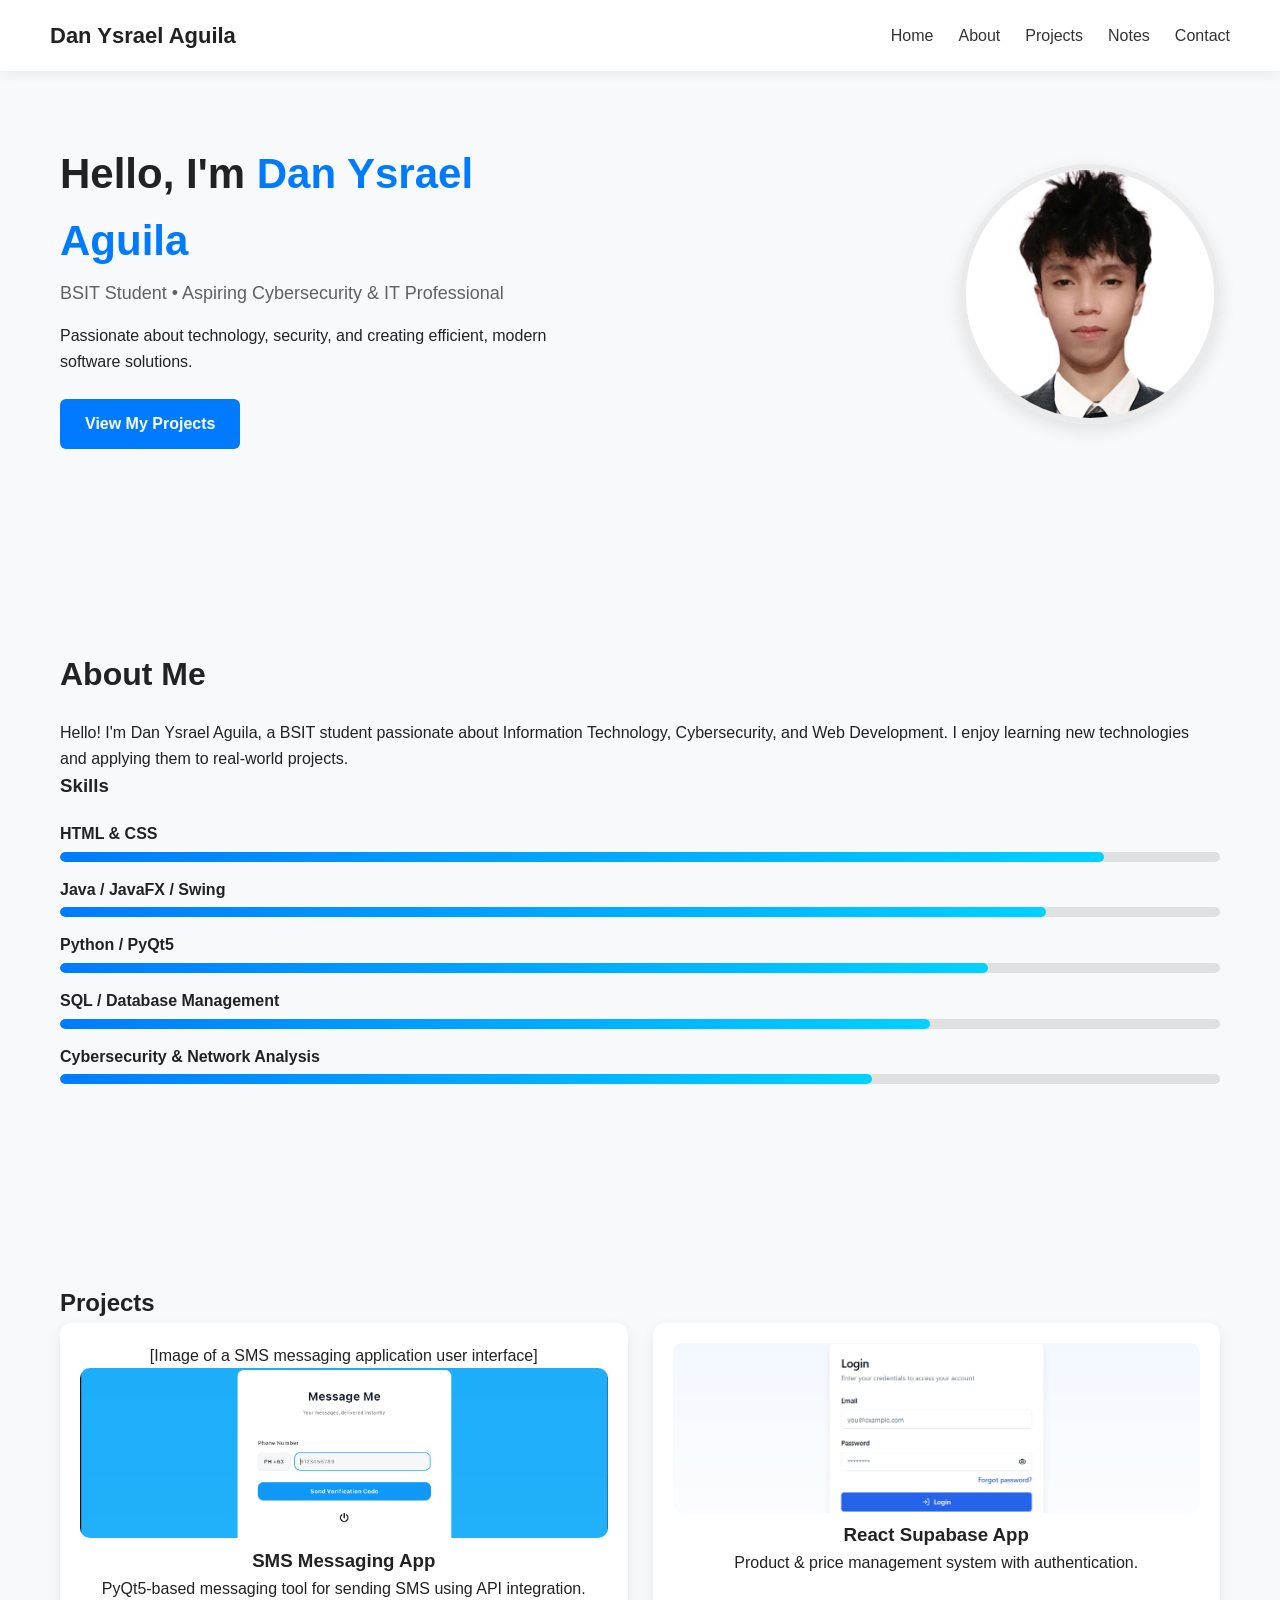
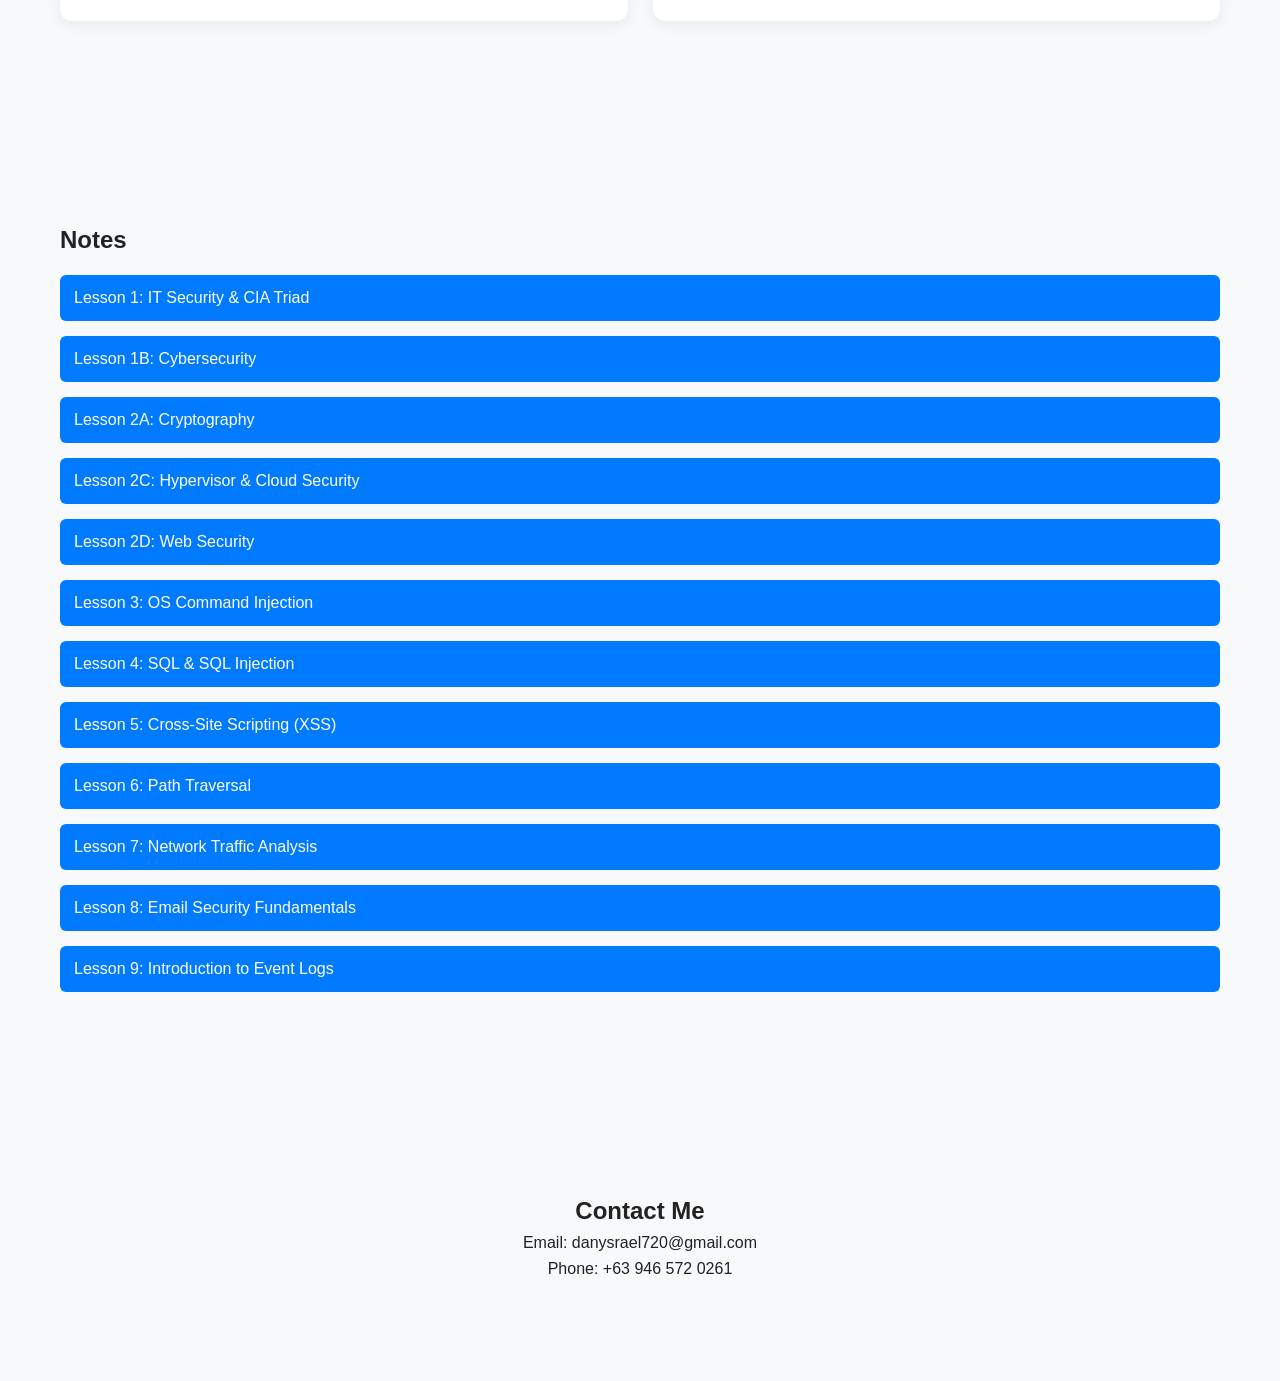
==== index.html @ 7cd1f63f "Add files via upload" ====
<!DOCTYPE html>
<html lang="en">
<head>
  <meta charset="UTF-8">
  <meta name="viewport" content="width=device-width, initial-scale=1.0">
  <title>Dan Ysrael Aguila Portfolio</title>
  
  <style>
    /* Global Reset */
    * {
        margin: 0;
        padding: 0;
        box-sizing: border-box;
        /* Assuming a font like 'Poppins' is available or will be linked */
        font-family: Arial, sans-serif; /* Fallback to Arial */
    }

    body {
        background: #f8f9fb;
        color: #222;
        line-height: 1.6;
    }

    /* NAVBAR STYLES - Merged from both original CSS blocks */

    .navbar {
        width: 100%;
        padding: 18px 50px;
        background: #ffffff;
        display: flex;
        justify-content: space-between;
        align-items: center;
        position: fixed;
        top: 0;
        left: 0;
        z-index: 10;
        box-shadow: 0 2px 12px rgba(0,0,0,0.07);
    }

    .nav-logo {
        font-size: 22px;
        font-weight: 600;
    }

    .nav-links {
        display: flex;
        list-style: none;
        gap: 25px;
        margin: 0;
        padding: 0;
    }

    .nav-links li a {
        color: #333;
        text-decoration: none;
        font-weight: 500;
        transition: 0.3s;
    }

    .nav-links a:hover {
        color: #007bff;
    }

    /* Hamburger button */
    .burger {
        display: none;
        cursor: pointer;
        flex-direction: column;
        gap: 5px;
    }

    .burger div {
        width: 25px;
        height: 3px;
        background-color: #333; /* Use dark color for better contrast on white navbar */
    }

    /* SECTION BASE */
    .section {
        padding: 100px 60px;
    }

    /* ===== HOME SECTION ===== */

    .home {
        padding-top: 140px;
    }

    .home-content {
        display: flex;
        align-items: center;
        justify-content: space-between;
        gap: 40px;
    }

    .text-content {
        max-width: 550px;
    }

    h1 {
        font-size: 42px;
        font-weight: 700;
    }

    .highlight {
        color: #007bff;
    }

    .subtitle {
        margin-top: 5px;
        font-size: 18px;
        opacity: 0.7;
    }

    .description {
        margin-top: 15px;
        font-size: 16px;
    }

    .home-btn {
        display: inline-block;
        margin-top: 25px;
        padding: 12px 25px;
        background: #007bff;
        color: white;
        text-decoration: none;
        border-radius: 6px;
        font-weight: 600;
        transition: 0.3s;
    }

    .home-btn:hover {
        background: #005fcc;
    }

    /* PROFILE IMAGE */
    .image-content {
        display: flex;
        justify-content: center;
        align-items: center;
    }

    .profile-img {
        width: 260px;
        height: 260px;
        border-radius: 50%;
        object-fit: cover;
        border: 6px solid #eaeaea;
        box-shadow: 0px 6px 18px rgba(0,0,0,0.1);
    }

    /* ABOUT */
    #about h2 {
        font-size: 32px;
        margin-bottom: 20px;
    }

    /* SKILLS STYLES - Merged from both original CSS blocks */
    .skills-container {
        margin-top: 20px;
        display: flex;
        flex-direction: column;
        gap: 15px;
    }
    .skill span {
        font-weight: 600;
    }
    .skill-bar {
        background-color: #e0e0e0; /* from inline style */
        height: 10px; /* from inline style */
        border-radius: 10px;
        overflow: hidden;
        margin-top: 5px; /* from inline style */
    }
    .skill-level {
        height: 100%;
        background: linear-gradient(90deg, #007bff, #00d2ff); /* Updated from original gradient to match portfolio theme */
        border-radius: 10px;
    }


    /* PROJECTS */
    .projects-grid {
        display: grid;
        grid-template-columns: repeat(auto-fit, minmax(260px, 1fr));
        gap: 25px;
    }

    .project-card {
        background: white;
        padding: 20px;
        border-radius: 12px;
        box-shadow: 0 4px 14px rgba(0,0,0,0.07);
        text-align: center;
    }

    .project-card img {
        width: 100%;
        height: 170px;
        border-radius: 10px;
        object-fit: cover;
    }

    /* NOTES (ACCORDION) */
    .accordion {
        margin-top: 15px;
    }

    .accordion-btn {
        width: 100%;
        padding: 14px;
        background: #007bff;
        color: white;
        font-size: 16px;
        border: none;
        text-align: left;
        border-radius: 6px;
        cursor: pointer;
        transition: background 0.3s ease;
    }

    .accordion-btn:hover {
        background: #005fcc;
    }

    .accordion-btn.active {
        background: #005fcc;
    }

    .accordion-content {
        max-height: 0;
        overflow: hidden;
        transition: max-height 0.35s ease, padding 0.35s ease;
        background: #fff;
        border-radius: 0 0 6px 6px;
        box-shadow: 0 6px 14px rgba(0,0,0,0.05);
        padding: 0 15px; /* collapsed padding */
    }


    .accordion-btn.active + .accordion-content {
        padding: 15px 15px 30px 15px; /* padding when expanded */
    }

    /* CONTACT */
    .contact .container {
        text-align: center;
    }

    /* RESPONSIVE STYLES */
    @media screen and (max-width: 768px) {
        /* Mobile Navbar */
        .navbar {
            padding: 15px 20px;
        }

        .nav-links {
            position: absolute;
            top: 60px; /* Adjust based on navbar height */
            right: 0;
            background-color: #333;
            flex-direction: column;
            width: 200px;
            display: none;
            padding: 10px 0;
            border-radius: 0 0 5px 5px;
            box-shadow: 0 4px 12px rgba(0,0,0,0.15);
        }

        .nav-links li a {
             color: white; /* Links should be white on dark background */
             padding: 10px 20px;
             display: block;
        }

        .nav-links li a:hover {
            background-color: #007bff;
        }

        .nav-links.active {
            display: flex;
        }

        .burger {
            display: flex;
        }

        .burger div {
             background-color: #333; /* Dark color for burger on white navbar */
        }

        /* General Mobile */
        .section {
            padding: 60px 20px;
        }

        .home-content {
            flex-direction: column-reverse;
            text-align: center;
        }
        .profile-img {
            width: 200px;
            height: 200px;
            margin-bottom: 20px;
        }

        h1 {
            font-size: 32px;
        }
    }
    
    @media (max-width: 900px) and (min-width: 769px) {
        .home-content {
            flex-direction: column-reverse;
            text-align: center;
        }
        .profile-img {
            width: 200px;
            height: 200px;
        }
    }
  </style>
  
</head>
<body>

  <nav class="navbar">
  <div class="nav-logo">Dan Ysrael Aguila</div>
  <ul class="nav-links">
    <li><a href="#home">Home</a></li>
    <li><a href="#about">About</a></li>
    <li><a href="#projects">Projects</a></li>
    <li><a href="#notes">Notes</a></li>
    <li><a href="#contact">Contact</a></li>
  </ul>
  <div class="burger">
    <div></div>
    <div></div>
    <div></div>
  </div>
</nav>

  <section id="home" class="section home">
  <div class="home-content">
    
    <div class="text-content">
      <h1>Hello, I'm <span class="highlight">Dan Ysrael Aguila</span></h1>
      <p class="subtitle">BSIT Student • Aspiring Cybersecurity & IT Professional</p>
      <p class="description">
        Passionate about technology, security, and creating efficient, modern software solutions.
      </p>
      <a href="#projects" class="home-btn">View My Projects</a>
    </div>

    <div class="image-content">
      
      <img src="images/profile.jpg" alt="Profile Photo" class="profile-img">
    </div>

  </div>
</section>
  


  <section id="about" class="section about">
  <div class="container">
    <h2>About Me</h2>
    <p>Hello! I'm Dan Ysrael Aguila, a BSIT student passionate about Information Technology, Cybersecurity, and Web Development. I enjoy learning new technologies and applying them to real-world projects.</p>

    <h3>Skills</h3>
    <div class="skills-container">
      <div class="skill">
        <span>HTML & CSS</span>
        <div class="skill-bar"><div class="skill-level" style="width: 90%;"></div></div>
      </div>
      <div class="skill">
        <span>Java / JavaFX / Swing</span>
        <div class="skill-bar"><div class="skill-level" style="width: 85%;"></div></div>
      </div>
      <div class="skill">
        <span>Python / PyQt5</span>
        <div class="skill-bar"><div class="skill-level" style="width: 80%;"></div></div>
      </div>
      <div class="skill">
        <span>SQL / Database Management</span>
        <div class="skill-bar"><div class="skill-level" style="width: 75%;"></div></div>
      </div>
      <div class="skill">
        <span>Cybersecurity & Network Analysis</span>
        <div class="skill-bar"><div class="skill-level" style="width: 70%;"></div></div>
      </div>
    </div>
  </div>
</section>


  <section id="projects" class="section projects">
    <div class="container">
      <h2>Projects</h2>
      <div class="projects-grid">
        <div class="project-card">
          

[Image of a SMS messaging application user interface]

          <img src="images/project1.png" alt="Project 1">
          <h3>SMS Messaging App</h3>
<p>PyQt5-based messaging tool for sending SMS using API integration.</p>

        </div>
        <div class="project-card">
          
          <img src="images/project2.png" alt="Project 2">
          <h3>React Supabase App</h3>
          <p>Product & price management system with authentication.</p>
        </div>
      </div>
    </div>
  </section>

  <section id="notes" class="section notes">
    <div class="container">
      <h2>Notes</h2>

      <div class="accordion">
        <button class="accordion-btn">Lesson 1: IT Security & CIA Triad</button>
        <div class="accordion-content">
          <p><strong>What is IT Security?</strong> Information assurance is the practice of ensuring and managing risks related to the use, processing, storage, and transmission of information or data.</p>
          <h3>Confidentiality</h3>
          <p>Information must only be available to authorized parties. Examples: Messages, personal data, healthcare records, intellectual property.</p>
          <p>Access Control Methods: Passwords, Two-factor authentication (2FA), Data encryption.</p>
          <h3>Integrity</h3>
          <p>Information must remain consistent, trustworthy, and accurate. Examples: Bank transactions, document editing, online reviews, database management.</p>
          <p>Access Control Methods: Data validation, Version control systems, Hashing/Checksums.</p>
          <h3>Availability</h3>
          <p>Information must remain accessible to authorized parties even during failures. Examples: Healthcare systems, online shopping websites, cloud services.</p>
          <p>Access Control Methods: DDoS Protection, Backups, Load balancer.</p>
          
        </div>
      </div>

      <div class="accordion">
        <button class="accordion-btn">Lesson 1B: Cybersecurity</button>
        <div class="accordion-content">
          <p><strong>What is Cybersecurity?</strong> The practice of protecting computer systems, networks, and sensitive data from theft, damage, or unauthorized access.</p>
          <h3>Three Pillars</h3>
          <p>People, Processes, Technology.</p>
          <h3>SOC Roles</h3>
          <p>Tier 1: Alert Analyst, Tier 2: Incident Responder, Tier 3: SME/Hunter, SOC Manager.</p>
          <h3>Red Team vs Blue Team</h3>
          <p>Red Team (Offense) vs Blue Team (Defense) to improve security posture.</p>
          <h3>Penetration Testing</h3>
          <ol>
            <li>Recon: Discovering target</li>
            <li>Enumeration/Scanning: Probing defenses</li>
            <li>Gaining Access: Exploiting vulnerabilities</li>
            <li>Maintaining Access: Creating foothold</li>
            <li>Covering Tracks: Erasing footprints</li>
            <li>Reporting: Documenting findings</li>
          </ol>
          
        </div>
      </div>

      <div class="accordion">
        <button class="accordion-btn">Lesson 2A: Cryptography</button>
        <div class="accordion-content">
          <h3>Encryption</h3>
          <p>Converts plain text data into unreadable format using a key.</p>
          <h3>Authentication</h3>
          <p>Verifying identity of user or system.</p>
          <h3>Integrity</h3>
          <p>Ensuring data is not modified during transmission or storage.</p>
          <h3>Non-repudiation</h3>
          <p>Guaranteeing sender cannot deny sending a message.</p>
          <h3>Hash Functions</h3>
          <p>Creates unique fixed-length output for data integrity verification.</p>
          <h3>Ciphers</h3>
          <p>Symmetric (AES, DES) & Asymmetric (RSA, ECDSA) encryption.</p>
          <h3>Key Exchange</h3>
          <p>Diffie-Hellman protocol for shared secret key.</p>
          <h3>Internet Encryption</h3>
          <p>End-to-end & Transport encryption.</p>
          <h3>Certificates</h3>
          <p>X.509 certificates validate authenticity and integrity.</p>
        </div>
      </div>

      <div class="accordion">
        <button class="accordion-btn">Lesson 2C: Hypervisor & Cloud Security</button>
        <div class="accordion-content">
          <p>Type 1 (Bare-metal) and Type 2 (Hosted) hypervisors.</p>
          <p>Cloud storage: OneDrive, File Sync, CDN.</p>
          <h3>Cloud Models</h3>
          <ul>
            <li>Public Cloud</li>
            <li>Private Cloud</li>
            <li>Hybrid Cloud</li>
            <li>Community Cloud</li>
          </ul>
          <h3>CASB</h3>
          <p>Ensures secure device access to resources, single sign-on, malware scanning, and monitoring.</p>
          
        </div>
      </div>

      <div class="accordion">
        <button class="accordion-btn">Lesson 2D: Web Security</button>
        <div class="accordion-content">
          <p>Protecting websites, apps, and services from unauthorized access or attacks.</p>
          <h3>Examples</h3>
          <p>Confidentiality: encrypted online banking</p>
          <p>Integrity: digital signatures for transactions</p>
          <p>Availability: redundant servers, DoS protection</p>
          <h3>OWASP Top 10</h3>
          <p>Security checklist for web application risks.</p>
          <p>Case Study: Blackcat ransomware attack on Change Healthcare.</p>
        </div>
      </div>

      <div class="accordion">
        <button class="accordion-btn">Lesson 3: OS Command Injection</button>
        <div class="accordion-content">
          <p>Attack exploiting unsafe user input to execute arbitrary OS commands.</p>
          <h3>Variants</h3>
          <p>Argument Injection & Command Injection.</p>
          <h3>Mitigation</h3>
          <p>Output encoding, escaping, parameterization, input validation, principle of least privilege.</p>
        </div>
      </div>

      <div class="accordion">
        <button class="accordion-btn">Lesson 4: SQL & SQL Injection</button>
        <div class="accordion-content">
          <p>SQL is used to interact with relational databases.</p>
          <p>SQL Injection occurs when inputs alter query logic.</p>
          <h3>Impact</h3>
          <p>Data breach, corruption, DoS, system compromise.</p>
          <h3>Mitigation</h3>
          <p>Prepared statements, input validation, stored procedures, least privilege.</p>
        </div>
      </div>

      <div class="accordion">
        <button class="accordion-btn">Lesson 5: Cross-Site Scripting (XSS)</button>
        <div class="accordion-content">
          <p>Improper input neutralization in web pages allowing attacker scripts.</p>
          <h3>Impact</h3>
          <p>Cookie theft, session hijacking, injecting malicious content, keylogging.</p>
        </div>
      </div>

      <div class="accordion">
        <button class="accordion-btn">Lesson 6: Path Traversal</button>
        <div class="accordion-content">
          <p>Allows attackers to access files outside intended directories.</p>
          <h3>Mitigation</h3>
          <p>Canonicalization, input validation, sanitization, safe APIs, testing tools.</p>
        </div>
      </div>

        <div class="accordion">
        <button class="accordion-btn">Lesson 7: Network Traffic Analysis</button>
        <div class="accordion-content">
          <h3>Network Traffic Analysis</h3>
          <p>Capturing, inspecting, and analyzing network data flow. Characterizes common ports and protocols, establishes network baselines, monitors threats.</p>
          <h4>OSI Model Primer</h4>
          <ul>
            <li>Layer 7 - **Application**: User interface (HTTP, FTP)</li>
            <li>Layer 6 - **Presentation**: Data formatting (SSL, TLS)</li>
            <li>Layer 5 - **Session**: Manages connections</li>
            <li>Layer 4 - **Transport**: End-to-end connections (TCP, UDP)</li>
            <li>Layer 3 - **Network**: Addressing and routing (IP)</li>
            <li>Layer 2 - **Data Link**: Frames between devices (Ethernet)</li>
            <li>Layer 1 - **Physical**: Raw bit transmission (Cables, WiFi) *Note: Layer 1 was missing in the original list*</li>
          </ul>
          <h4>Analysis Process</h4>
          <ul>
            <li>Ingest Traffic, Reduce Noise, Analyze, Detect & Alert</li>
          </ul>
          <h4>Traffic Analysis Tools</h4>
          <ul>
            <li>tcpdump, Tshark, **Wireshark**, NGrep, tcpick</li>
            <li>Network Taps, Span Ports</li>
          </ul>
          <h4>Wireshark Deep Dive</h4>
          <ul>
            <li>Packet List (Orange), Packet Details (Blue), Packet Bytes (Green)</li>
            <li>Capture & Display Filters: host, net, port, protocol</li>
            <li>Statistics & TCP Stream Following for deeper analysis</li>
          </ul>
          

[Image of the OSI Model with all 7 layers]

        </div>
      </div>

      <div class="accordion">
        <button class="accordion-btn">Lesson 8: Email Security Fundamentals</button>
        <div class="accordion-content">
          <h3>Email Security Principles (CIA-AN)</h3>
          <ul>
            <li>**Confidentiality**: Only authorized users can access emails</li>
            <li>**Integrity**: Protects emails from unauthorized modification</li>
            <li>**Availability**: Emails accessible when needed</li>
            <li>**Authentication**: Verifies sender identity</li>
            <li>**Non-repudiation**: Prevents sender from denying sending</li>
          </ul>
          <h4>Email Transmission Process</h4>
          <ol>
            <li>Compose Email (Email Client)</li>
            <li>SMTP Server (Post Office)</li>
            <li>DNS Server Lookup (MX Records)</li>
            <li>Destination MX Server</li>
            <li>Recipient’s Mailbox</li>
          </ol>
          <h4>Encryption & Signatures</h4>
          <ul>
            <li>Email Encryption: Scrambles content for confidentiality</li>
            <li>Digital Signatures: Verify sender identity and integrity</li>
            <li>Standards: S/MIME (enterprise) vs OpenPGP (privacy-focused)</li>
          </ul>
          <h4>Common Threats & Tools</h4>
          <ul>
            <li>Phishing, Malware, Email Spoofing, Business Email Compromise, Social Engineering</li>
            <li>SPF, DKIM, DMARC, Message Header Analyzer, REMnux platform</li>
          </ul>
        </div>
      </div>

      <div class="accordion">
        <button class="accordion-btn">Lesson 9: Introduction to Event Logs</button>
        <div class="accordion-content">
          <h3>Endpoint Security & Logs</h3>
          <p>Monitoring workstations and analyzing event logs is crucial to detect attacks and unauthorized activity.</p>
          <h4>Importance of Logs</h4>
          <ul>
            <li>Provide historical records to identify malicious activity</li>
            <li>Every action leaves a digital footprint</li>
          </ul>
          <h4>Essential Log Entry Information</h4>
          <ul>
            <li>Timestamp, Source, Type, Details (user, IP, device, etc.)</li>
          </ul>
          <h4>Contextual Correlation</h4>
          <p>Aggregating logs and analyzing them provides a complete attack chain overview.</p>
          <h4>Common Log Types</h4>
          <ul>
            <li>Security, System, Application, Network, Web Server, Audit</li>
          </ul>
          <h4>Windows Log Characteristics</h4>
          <ul>
            <li>File types: .evt, .evtx, readable via XML</li>
            <li>Categories: System, Security, Application</li>
            <li>Entry Elements: Level, Date/Time, Source, Event ID, Task Category, Details XML</li>
            <li>Tools: Event Viewer, Wevtutil.exe, Get-WinEvent (PowerShell)</li>
          </ul>
        </div>
      </div>

    </div>
  </section>


  <section id="contact" class="section contact">
    <div class="container">
      <h2>Contact Me</h2>
      <p>Email: danysrael720@gmail.com</p>
      <p>Phone: +63 946 572 0261</p>
    </div>
  </section>

  <script>
    const burger = document.querySelector('.burger');
    const navLinks = document.querySelector('.nav-links');
    const acc = document.querySelectorAll(".accordion-btn");

    // Navbar Toggle Logic
    burger.addEventListener('click', () => {
        navLinks.classList.toggle('active');
    });

    // Accordion Logic
    acc.forEach(button => {
        button.addEventListener("click", () => {
            const content = button.nextElementSibling;

            // Toggle active class
            button.classList.toggle("active");

            // If already open, close it
            if (content.style.maxHeight) {
                content.style.maxHeight = null;
                content.style.paddingBottom = null;
                // Revert to collapsed padding defined in CSS
                content.style.padding = '0 15px'; 
            } else {
                // Set max-height to scrollHeight plus the total padding (15px top + 30px bottom)
                content.style.maxHeight = content.scrollHeight + 45 + "px"; 
                // Set the expanded padding defined in CSS
                content.style.padding = '15px 15px 30px 15px'; 
            }
        });
    });
  </script>
</body>
</html>
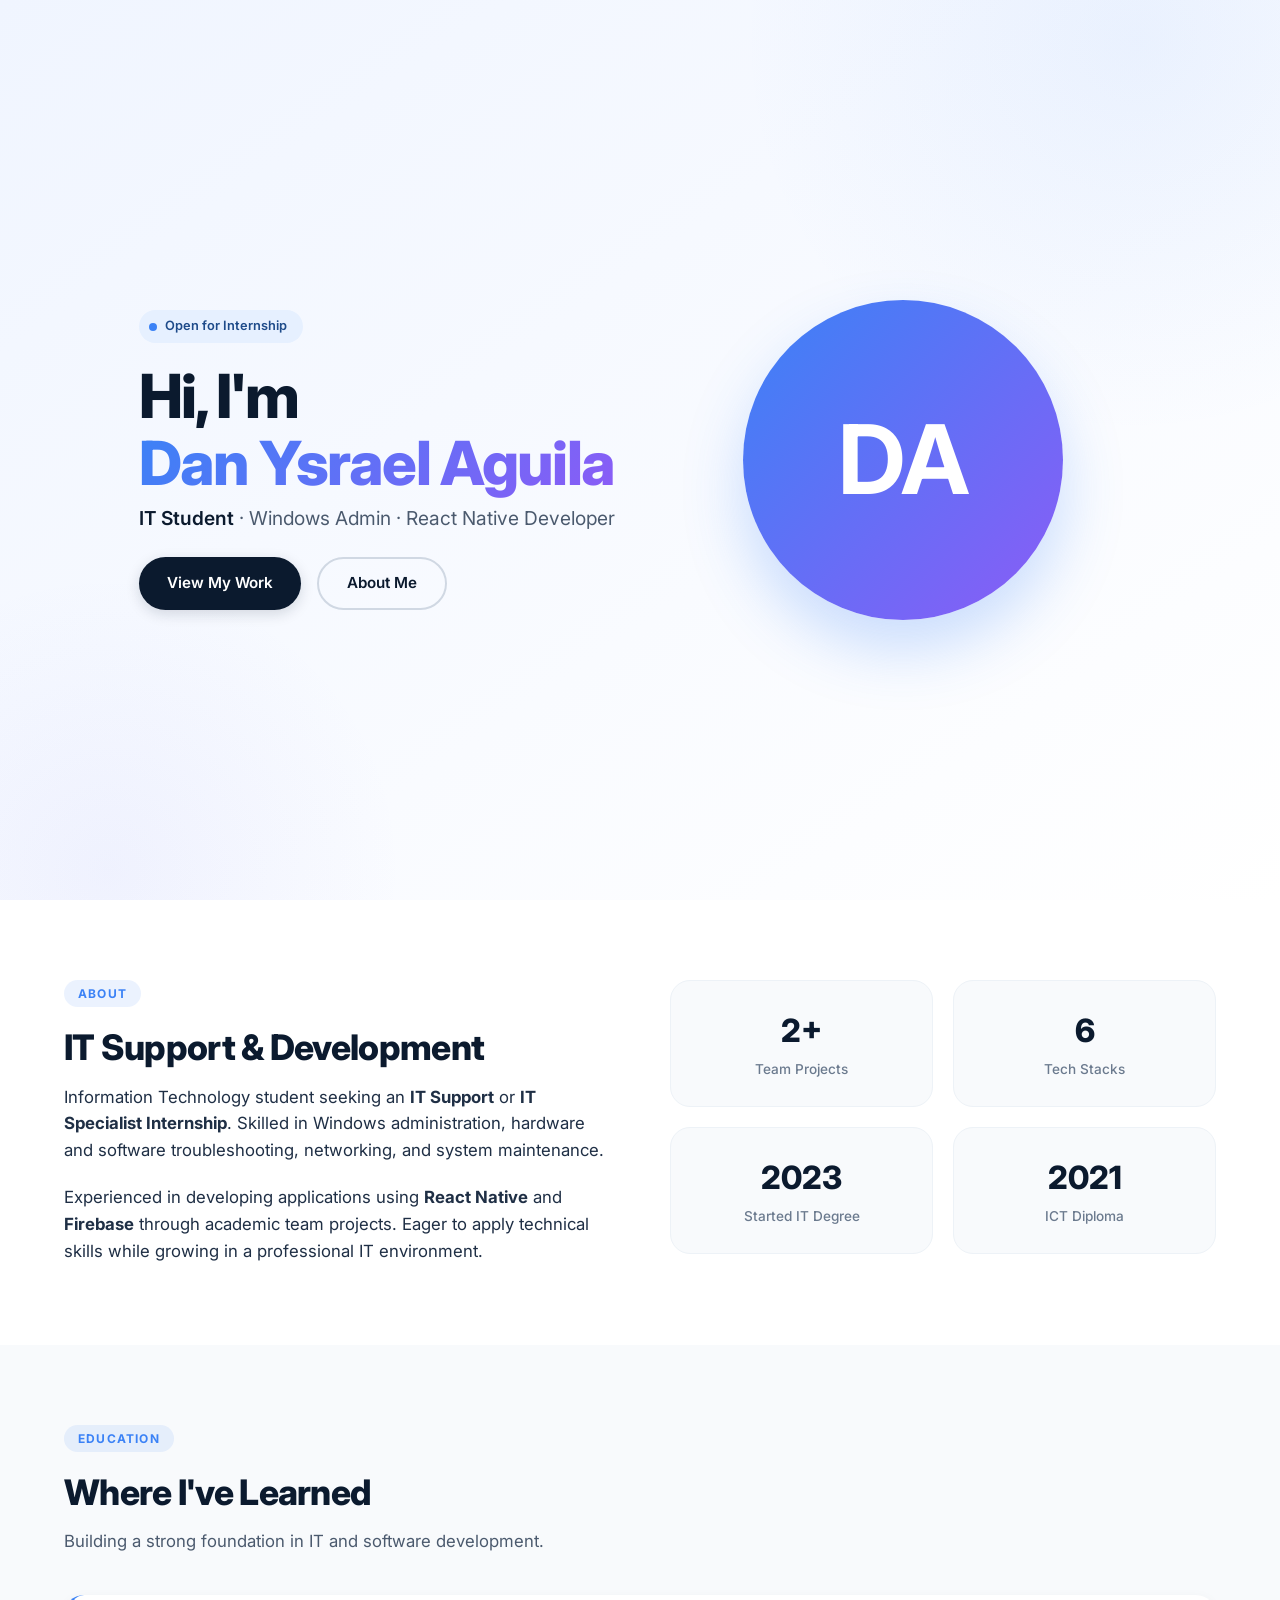
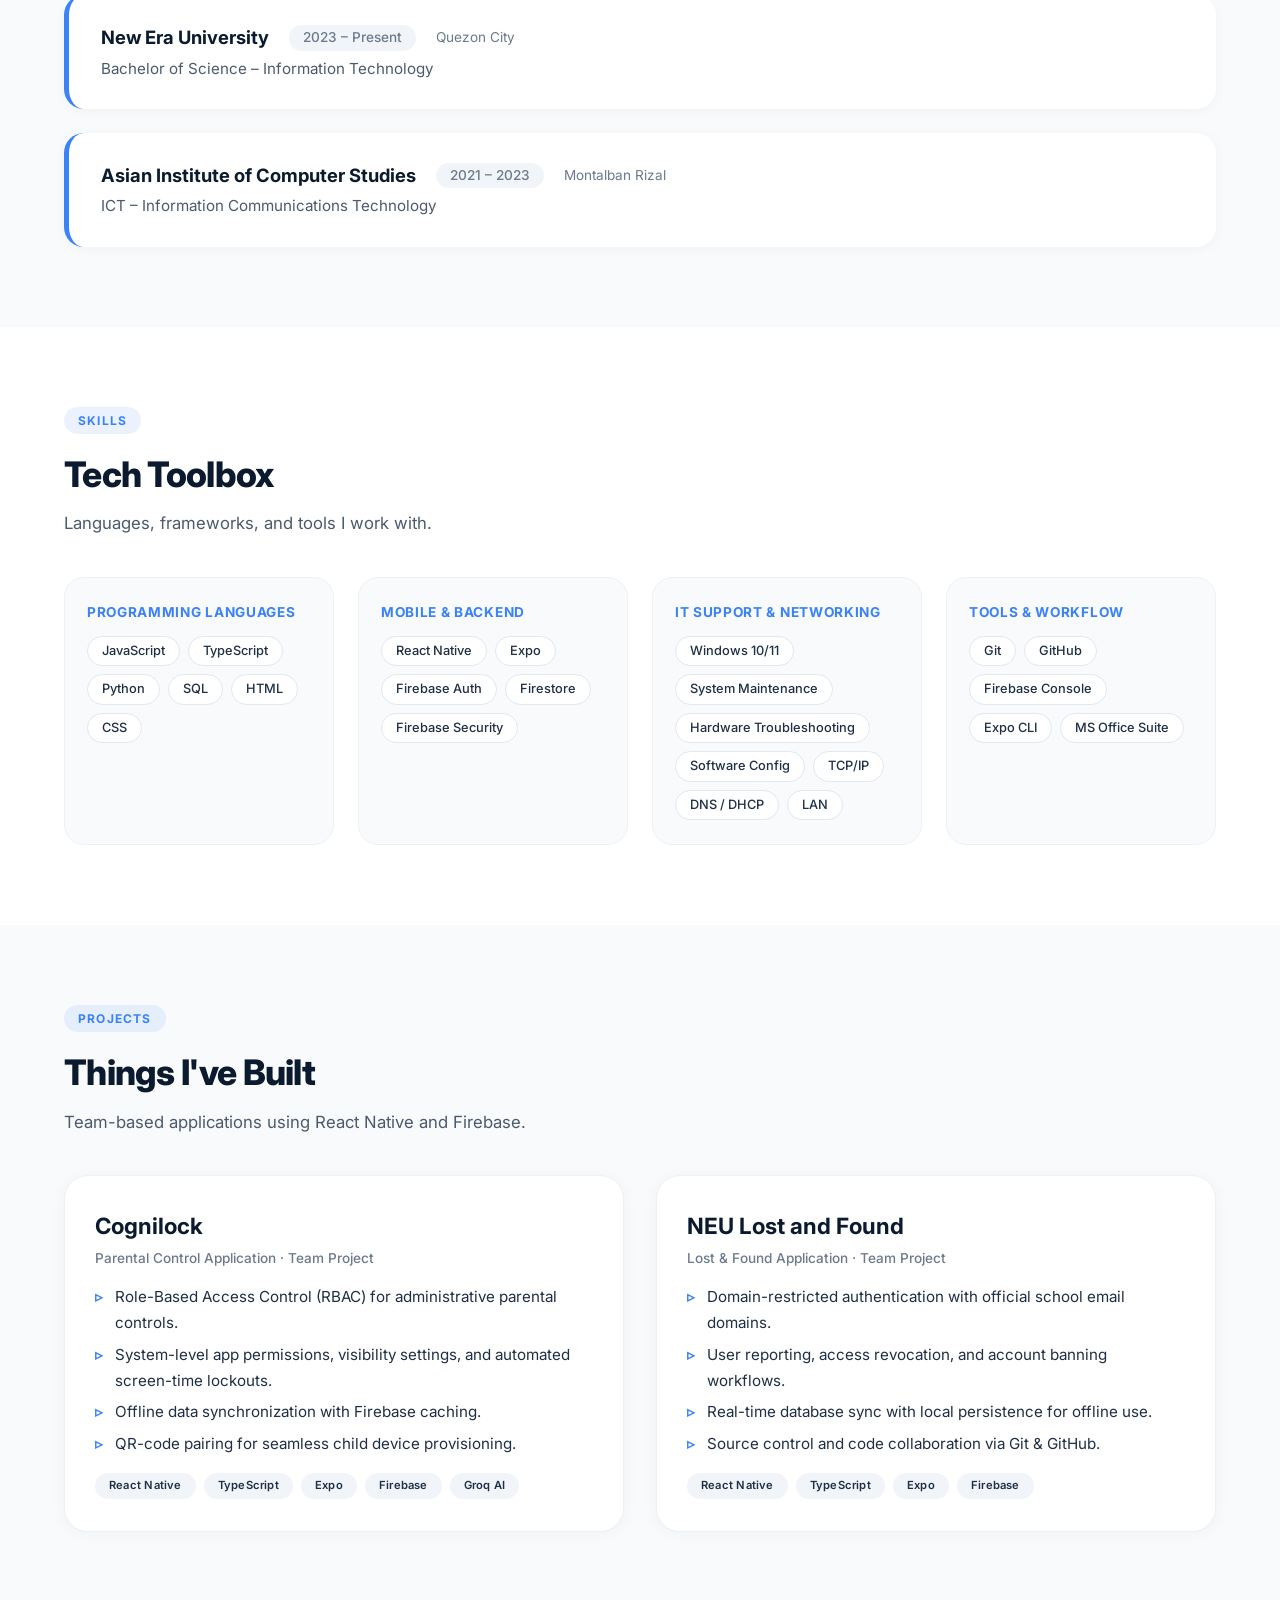
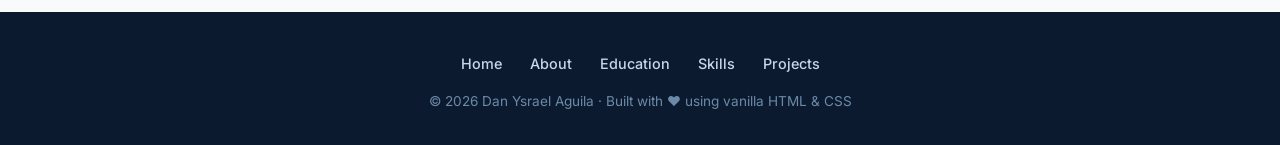
==== commit 95e3b4c6: "Update print statement from 'Hello' to 'Goodbye'" ====
--- a/index.html
+++ b/index.html
@@ -1,708 +1,932 @@
 <!DOCTYPE html>
 <html lang="en">
 <head>
-  <meta charset="UTF-8">
-  <meta name="viewport" content="width=device-width, initial-scale=1.0">
-  <title>Dan Ysrael Aguila Portfolio</title>
-  
-  <style>
-    /* Global Reset */
-    * {
-        margin: 0;
-        padding: 0;
-        box-sizing: border-box;
-        /* Assuming a font like 'Poppins' is available or will be linked */
-        font-family: Arial, sans-serif; /* Fallback to Arial */
-    }
-
-    body {
-        background: #f8f9fb;
-        color: #222;
-        line-height: 1.6;
-    }
-
-    /* NAVBAR STYLES - Merged from both original CSS blocks */
-
-    .navbar {
-        width: 100%;
-        padding: 18px 50px;
-        background: #ffffff;
-        display: flex;
-        justify-content: space-between;
-        align-items: center;
-        position: fixed;
-        top: 0;
-        left: 0;
-        z-index: 10;
-        box-shadow: 0 2px 12px rgba(0,0,0,0.07);
-    }
-
-    .nav-logo {
-        font-size: 22px;
-        font-weight: 600;
-    }
-
-    .nav-links {
-        display: flex;
-        list-style: none;
-        gap: 25px;
-        margin: 0;
-        padding: 0;
-    }
-
-    .nav-links li a {
-        color: #333;
-        text-decoration: none;
-        font-weight: 500;
-        transition: 0.3s;
-    }
-
-    .nav-links a:hover {
-        color: #007bff;
-    }
-
-    /* Hamburger button */
-    .burger {
-        display: none;
-        cursor: pointer;
-        flex-direction: column;
-        gap: 5px;
-    }
-
-    .burger div {
-        width: 25px;
-        height: 3px;
-        background-color: #333; /* Use dark color for better contrast on white navbar */
-    }
-
-    /* SECTION BASE */
-    .section {
-        padding: 100px 60px;
-    }
-
-    /* ===== HOME SECTION ===== */
-
-    .home {
-        padding-top: 140px;
-    }
-
-    .home-content {
-        display: flex;
-        align-items: center;
-        justify-content: space-between;
-        gap: 40px;
-    }
-
-    .text-content {
-        max-width: 550px;
-    }
-
-    h1 {
-        font-size: 42px;
-        font-weight: 700;
-    }
-
-    .highlight {
-        color: #007bff;
-    }
-
-    .subtitle {
-        margin-top: 5px;
-        font-size: 18px;
-        opacity: 0.7;
-    }
-
-    .description {
-        margin-top: 15px;
-        font-size: 16px;
-    }
-
-    .home-btn {
-        display: inline-block;
-        margin-top: 25px;
-        padding: 12px 25px;
-        background: #007bff;
-        color: white;
-        text-decoration: none;
-        border-radius: 6px;
-        font-weight: 600;
-        transition: 0.3s;
-    }
-
-    .home-btn:hover {
-        background: #005fcc;
-    }
-
-    /* PROFILE IMAGE */
-    .image-content {
-        display: flex;
-        justify-content: center;
-        align-items: center;
-    }
-
-    .profile-img {
-        width: 260px;
-        height: 260px;
-        border-radius: 50%;
-        object-fit: cover;
-        border: 6px solid #eaeaea;
-        box-shadow: 0px 6px 18px rgba(0,0,0,0.1);
-    }
-
-    /* ABOUT */
-    #about h2 {
-        font-size: 32px;
-        margin-bottom: 20px;
-    }
-
-    /* SKILLS STYLES - Merged from both original CSS blocks */
-    .skills-container {
-        margin-top: 20px;
-        display: flex;
-        flex-direction: column;
-        gap: 15px;
-    }
-    .skill span {
-        font-weight: 600;
-    }
-    .skill-bar {
-        background-color: #e0e0e0; /* from inline style */
-        height: 10px; /* from inline style */
-        border-radius: 10px;
-        overflow: hidden;
-        margin-top: 5px; /* from inline style */
-    }
-    .skill-level {
-        height: 100%;
-        background: linear-gradient(90deg, #007bff, #00d2ff); /* Updated from original gradient to match portfolio theme */
-        border-radius: 10px;
-    }
-
-
-    /* PROJECTS */
-    .projects-grid {
-        display: grid;
-        grid-template-columns: repeat(auto-fit, minmax(260px, 1fr));
-        gap: 25px;
-    }
-
-    .project-card {
-        background: white;
-        padding: 20px;
-        border-radius: 12px;
-        box-shadow: 0 4px 14px rgba(0,0,0,0.07);
-        text-align: center;
-    }
-
-    .project-card img {
-        width: 100%;
-        height: 170px;
-        border-radius: 10px;
-        object-fit: cover;
-    }
-
-    /* NOTES (ACCORDION) */
-    .accordion {
-        margin-top: 15px;
-    }
-
-    .accordion-btn {
-        width: 100%;
-        padding: 14px;
-        background: #007bff;
-        color: white;
-        font-size: 16px;
-        border: none;
-        text-align: left;
-        border-radius: 6px;
-        cursor: pointer;
-        transition: background 0.3s ease;
-    }
-
-    .accordion-btn:hover {
-        background: #005fcc;
-    }
-
-    .accordion-btn.active {
-        background: #005fcc;
-    }
-
-    .accordion-content {
-        max-height: 0;
-        overflow: hidden;
-        transition: max-height 0.35s ease, padding 0.35s ease;
-        background: #fff;
-        border-radius: 0 0 6px 6px;
-        box-shadow: 0 6px 14px rgba(0,0,0,0.05);
-        padding: 0 15px; /* collapsed padding */
-    }
-
-
-    .accordion-btn.active + .accordion-content {
-        padding: 15px 15px 30px 15px; /* padding when expanded */
-    }
-
-    /* CONTACT */
-    .contact .container {
-        text-align: center;
-    }
-
-    /* RESPONSIVE STYLES */
-    @media screen and (max-width: 768px) {
-        /* Mobile Navbar */
-        .navbar {
-            padding: 15px 20px;
-        }
-
-        .nav-links {
+    <meta charset="UTF-8" />
+    <meta name="viewport" content="width=device-width, initial-scale=1.0" />
+    <title>Dan Ysrael Aguila · Portfolio</title>
+    <link rel="preconnect" href="https://fonts.googleapis.com" />
+    <link rel="preconnect" href="https://fonts.gstatic.com" crossorigin />
+    <link href="https://fonts.googleapis.com/css2?family=Inter:opsz,wght@14..32,300;14..32,400;14..32,600;14..32,700;14..32,800&display=swap" rel="stylesheet" />
+    <style>
+        /* ─── RESET & BASE ─── */
+        *,
+        *::before,
+        *::after {
+            margin: 0;
+            padding: 0;
+            box-sizing: border-box;
+        }
+
+        html {
+            scroll-behavior: smooth;
+        }
+
+        body {
+            font-family: 'Inter', sans-serif;
+            background: #f8fafc;
+            color: #0b1a2e;
+            line-height: 1.6;
+            overflow-x: hidden;
+        }
+
+        a {
+            text-decoration: none;
+            color: inherit;
+        }
+
+        .container {
+            max-width: 1200px;
+            margin: 0 auto;
+            padding: 0 24px;
+        }
+
+        /* ─── UTILITY ─── */
+        .section-label {
+            display: inline-block;
+            font-size: 0.75rem;
+            font-weight: 700;
+            letter-spacing: 0.1em;
+            text-transform: uppercase;
+            color: #3b82f6;
+            background: rgba(59, 130, 246, 0.10);
+            padding: 4px 14px;
+            border-radius: 100px;
+            margin-bottom: 12px;
+        }
+
+        .section-title {
+            font-size: 2.2rem;
+            font-weight: 800;
+            letter-spacing: -0.02em;
+            color: #0b1a2e;
+            margin-bottom: 8px;
+        }
+
+        .section-sub {
+            font-size: 1.05rem;
+            color: #4b5a6e;
+            max-width: 560px;
+            margin-bottom: 40px;
+        }
+
+        .fade-in {
+            opacity: 0;
+            transform: translateY(30px);
+            transition: opacity 0.7s ease, transform 0.7s ease;
+        }
+
+        .fade-in.visible {
+            opacity: 1;
+            transform: translateY(0);
+        }
+
+        /* ─── HERO ─── */
+        .hero {
+            min-height: 100vh;
+            display: flex;
+            align-items: center;
+            background: linear-gradient(145deg, #f0f5ff 0%, #ffffff 100%);
+            position: relative;
+            overflow: hidden;
+            padding: 80px 0 60px;
+        }
+
+        .hero::before {
+            content: '';
             position: absolute;
-            top: 60px; /* Adjust based on navbar height */
-            right: 0;
-            background-color: #333;
+            top: -40%;
+            right: -20%;
+            width: 800px;
+            height: 800px;
+            background: radial-gradient(circle, rgba(59, 130, 246, 0.07) 0%, transparent 70%);
+            border-radius: 50%;
+            pointer-events: none;
+        }
+
+        .hero::after {
+            content: '';
+            position: absolute;
+            bottom: -30%;
+            left: -15%;
+            width: 600px;
+            height: 600px;
+            background: radial-gradient(circle, rgba(99, 102, 241, 0.06) 0%, transparent 70%);
+            border-radius: 50%;
+            pointer-events: none;
+        }
+
+        .hero .container {
+            position: relative;
+            z-index: 1;
+            display: grid;
+            grid-template-columns: 1fr 1fr;
+            gap: 50px;
+            align-items: center;
+        }
+
+        .hero-content h1 {
+            font-size: 3.8rem;
+            font-weight: 800;
+            letter-spacing: -0.03em;
+            line-height: 1.1;
+            color: #0b1a2e;
+            margin-bottom: 6px;
+        }
+
+        .hero-content h1 .highlight {
+            background: linear-gradient(135deg, #3b82f6, #8b5cf6);
+            -webkit-background-clip: text;
+            -webkit-text-fill-color: transparent;
+            background-clip: text;
+        }
+
+        .hero-content .tagline {
+            font-size: 1.2rem;
+            color: #4b5a6e;
+            margin-bottom: 24px;
+            font-weight: 400;
+        }
+
+        .hero-content .tagline strong {
+            color: #0b1a2e;
+            font-weight: 600;
+        }
+
+        .hero-cta {
+            display: flex;
+            gap: 16px;
+            flex-wrap: wrap;
+        }
+
+        .btn {
+            display: inline-flex;
+            align-items: center;
+            gap: 8px;
+            padding: 12px 28px;
+            border-radius: 100px;
+            font-weight: 600;
+            font-size: 0.95rem;
+            transition: all 0.25s ease;
+            border: none;
+            cursor: pointer;
+        }
+
+        .btn-primary {
+            background: #0b1a2e;
+            color: #fff;
+            box-shadow: 0 4px 14px rgba(11, 26, 46, 0.15);
+        }
+
+        .btn-primary:hover {
+            background: #1f2f45;
+            transform: translateY(-2px);
+            box-shadow: 0 8px 24px rgba(11, 26, 46, 0.20);
+        }
+
+        .btn-outline {
+            background: transparent;
+            color: #0b1a2e;
+            border: 2px solid #d0d8e3;
+        }
+
+        .btn-outline:hover {
+            border-color: #3b82f6;
+            color: #3b82f6;
+            transform: translateY(-2px);
+        }
+
+        .hero-visual {
+            display: flex;
+            justify-content: center;
+            align-items: center;
+        }
+
+        .hero-avatar {
+            width: 320px;
+            height: 320px;
+            border-radius: 50%;
+            background: linear-gradient(135deg, #3b82f6, #8b5cf6);
+            display: flex;
+            align-items: center;
+            justify-content: center;
+            font-size: 6rem;
+            font-weight: 700;
+            color: #fff;
+            box-shadow: 0 30px 60px rgba(59, 130, 246, 0.25);
+            transition: transform 0.4s ease;
+            user-select: none;
+        }
+
+        .hero-avatar:hover {
+            transform: scale(1.02);
+        }
+
+        /* ─── STATUS BADGE ─── */
+        .status-badge {
+            display: inline-flex;
+            align-items: center;
+            gap: 8px;
+            background: #e6f0ff;
+            color: #1e4b8a;
+            padding: 6px 16px 6px 10px;
+            border-radius: 100px;
+            font-size: 0.8rem;
+            font-weight: 600;
+            margin-bottom: 20px;
+        }
+
+        .status-badge .dot {
+            width: 8px;
+            height: 8px;
+            border-radius: 50%;
+            background: #3b82f6;
+            animation: pulse-dot 1.8s ease-in-out infinite;
+        }
+
+        @keyframes pulse-dot {
+            0%,
+            100% {
+                opacity: 1;
+                transform: scale(1);
+            }
+            50% {
+                opacity: 0.4;
+                transform: scale(1.3);
+            }
+        }
+
+        /* ─── ABOUT / PROFILE ─── */
+        .profile-section {
+            padding: 80px 0;
+            background: #fff;
+        }
+
+        .profile-grid {
+            display: grid;
+            grid-template-columns: 1fr 1fr;
+            gap: 60px;
+            align-items: start;
+        }
+
+        .profile-text p {
+            font-size: 1.05rem;
+            color: #1f2f45;
+            margin-bottom: 20px;
+        }
+
+        .profile-text p:last-child {
+            margin-bottom: 0;
+        }
+
+        .profile-stats {
+            display: grid;
+            grid-template-columns: 1fr 1fr;
+            gap: 20px;
+        }
+
+        .stat-card {
+            background: #f8fafc;
+            padding: 24px 20px;
+            border-radius: 20px;
+            text-align: center;
+            border: 1px solid #edf2f7;
+            transition: all 0.25s ease;
+        }
+
+        .stat-card:hover {
+            border-color: #3b82f6;
+            transform: translateY(-4px);
+            box-shadow: 0 12px 30px rgba(59, 130, 246, 0.08);
+        }
+
+        .stat-card .number {
+            font-size: 2rem;
+            font-weight: 800;
+            color: #0b1a2e;
+            display: block;
+        }
+
+        .stat-card .label {
+            font-size: 0.85rem;
+            color: #6b7a8e;
+            font-weight: 500;
+        }
+
+        /* ─── EDUCATION ─── */
+        .education-section {
+            padding: 80px 0;
+            background: #f8fafc;
+        }
+
+        .timeline {
+            display: flex;
             flex-direction: column;
-            width: 200px;
-            display: none;
-            padding: 10px 0;
-            border-radius: 0 0 5px 5px;
-            box-shadow: 0 4px 12px rgba(0,0,0,0.15);
-        }
-
-        .nav-links li a {
-             color: white; /* Links should be white on dark background */
-             padding: 10px 20px;
-             display: block;
-        }
-
-        .nav-links li a:hover {
-            background-color: #007bff;
-        }
-
-        .nav-links.active {
+            gap: 24px;
+        }
+
+        .timeline-item {
+            background: #fff;
+            padding: 28px 32px;
+            border-radius: 20px;
+            border-left: 5px solid #3b82f6;
+            box-shadow: 0 2px 12px rgba(0, 0, 0, 0.04);
+            transition: all 0.25s ease;
+        }
+
+        .timeline-item:hover {
+            box-shadow: 0 8px 28px rgba(0, 0, 0, 0.07);
+            transform: translateX(4px);
+        }
+
+        .timeline-item .meta {
             display: flex;
-        }
-
-        .burger {
+            flex-wrap: wrap;
+            align-items: center;
+            gap: 12px 20px;
+            margin-bottom: 4px;
+        }
+
+        .timeline-item .meta .school {
+            font-weight: 700;
+            font-size: 1.15rem;
+            color: #0b1a2e;
+        }
+
+        .timeline-item .meta .year {
+            font-size: 0.85rem;
+            color: #6b7a8e;
+            background: #f1f4f9;
+            padding: 2px 14px;
+            border-radius: 100px;
+            font-weight: 500;
+        }
+
+        .timeline-item .meta .location {
+            font-size: 0.85rem;
+            color: #6b7a8e;
+        }
+
+        .timeline-item .degree {
+            font-size: 0.95rem;
+            color: #4b5a6e;
+            margin-top: 2px;
+        }
+
+        /* ─── SKILLS ─── */
+        .skills-section {
+            padding: 80px 0;
+            background: #fff;
+        }
+
+        .skills-grid {
+            display: grid;
+            grid-template-columns: repeat(auto-fit, minmax(220px, 1fr));
+            gap: 24px;
+        }
+
+        .skill-category {
+            background: #f8fafc;
+            padding: 24px 22px;
+            border-radius: 20px;
+            border: 1px solid #edf2f7;
+            transition: all 0.25s ease;
+        }
+
+        .skill-category:hover {
+            border-color: #3b82f6;
+            transform: translateY(-4px);
+            box-shadow: 0 12px 30px rgba(59, 130, 246, 0.06);
+        }
+
+        .skill-category h3 {
+            font-size: 0.85rem;
+            font-weight: 700;
+            text-transform: uppercase;
+            letter-spacing: 0.05em;
+            color: #3b82f6;
+            margin-bottom: 12px;
+        }
+
+        .skill-category .tags {
             display: flex;
-        }
-
-        .burger div {
-             background-color: #333; /* Dark color for burger on white navbar */
-        }
-
-        /* General Mobile */
-        .section {
-            padding: 60px 20px;
-        }
-
-        .home-content {
-            flex-direction: column-reverse;
+            flex-wrap: wrap;
+            gap: 8px;
+        }
+
+        .skill-category .tags span {
+            background: #fff;
+            padding: 4px 14px;
+            border-radius: 100px;
+            font-size: 0.8rem;
+            font-weight: 500;
+            color: #1f2f45;
+            border: 1px solid #e2e8f0;
+        }
+
+        /* ─── PROJECTS ─── */
+        .projects-section {
+            padding: 80px 0;
+            background: #f8fafc;
+        }
+
+        .projects-grid {
+            display: grid;
+            grid-template-columns: 1fr 1fr;
+            gap: 32px;
+        }
+
+        .project-card {
+            background: #fff;
+            border-radius: 24px;
+            padding: 32px 30px;
+            box-shadow: 0 2px 16px rgba(0, 0, 0, 0.04);
+            border: 1px solid #edf2f7;
+            transition: all 0.3s ease;
+            position: relative;
+            overflow: hidden;
+        }
+
+        .project-card::after {
+            content: '';
+            position: absolute;
+            top: 0;
+            left: 0;
+            width: 100%;
+            height: 4px;
+            background: linear-gradient(90deg, #3b82f6, #8b5cf6);
+            opacity: 0;
+            transition: opacity 0.3s ease;
+        }
+
+        .project-card:hover::after {
+            opacity: 1;
+        }
+
+        .project-card:hover {
+            transform: translateY(-6px);
+            box-shadow: 0 16px 40px rgba(0, 0, 0, 0.08);
+            border-color: #d0d8e3;
+        }
+
+        .project-card .project-title {
+            font-size: 1.4rem;
+            font-weight: 700;
+            color: #0b1a2e;
+            margin-bottom: 4px;
+        }
+
+        .project-card .project-sub {
+            font-size: 0.85rem;
+            color: #6b7a8e;
+            font-weight: 500;
+            margin-bottom: 14px;
+        }
+
+        .project-card .project-desc {
+            font-size: 0.95rem;
+            color: #1f2f45;
+            line-height: 1.7;
+            margin-bottom: 16px;
+        }
+
+        .project-card .project-desc ul {
+            list-style: none;
+            padding: 0;
+        }
+
+        .project-card .project-desc ul li {
+            position: relative;
+            padding-left: 20px;
+            margin-bottom: 6px;
+        }
+
+        .project-card .project-desc ul li::before {
+            content: '▹';
+            position: absolute;
+            left: 0;
+            color: #3b82f6;
+            font-weight: 700;
+        }
+
+        .project-card .tech-stack {
+            display: flex;
+            flex-wrap: wrap;
+            gap: 8px;
+            margin-top: 4px;
+        }
+
+        .project-card .tech-stack span {
+            background: #f1f4f9;
+            padding: 4px 14px;
+            border-radius: 100px;
+            font-size: 0.7rem;
+            font-weight: 600;
+            color: #1f2f45;
+            letter-spacing: 0.02em;
+        }
+
+        /* ─── FOOTER ─── */
+        .footer {
+            padding: 40px 0 32px;
+            background: #0b1a2e;
+            color: #a0b3cc;
             text-align: center;
         }
-        .profile-img {
-            width: 200px;
-            height: 200px;
-            margin-bottom: 20px;
-        }
-
-        h1 {
-            font-size: 32px;
-        }
-    }
-    
-    @media (max-width: 900px) and (min-width: 769px) {
-        .home-content {
-            flex-direction: column-reverse;
-            text-align: center;
-        }
-        .profile-img {
-            width: 200px;
-            height: 200px;
-        }
-    }
-  </style>
-  
+
+        .footer a {
+            color: #8bb3ff;
+            font-weight: 500;
+            transition: color 0.2s;
+        }
+
+        .footer a:hover {
+            color: #fff;
+        }
+
+        .footer .footer-links {
+            display: flex;
+            justify-content: center;
+            gap: 28px;
+            margin-bottom: 16px;
+            flex-wrap: wrap;
+        }
+
+        .footer .footer-links a {
+            font-size: 0.9rem;
+            color: #c8d6e8;
+        }
+
+        .footer .footer-links a:hover {
+            color: #fff;
+        }
+
+        .footer p {
+            font-size: 0.85rem;
+            color: #6b8aa8;
+        }
+
+        /* ─── RESPONSIVE ─── */
+        @media (max-width: 992px) {
+            .hero .container {
+                grid-template-columns: 1fr;
+                text-align: center;
+            }
+
+            .hero-content h1 {
+                font-size: 2.8rem;
+            }
+
+            .hero-cta {
+                justify-content: center;
+            }
+
+            .hero-visual {
+                order: -1;
+            }
+
+            .hero-avatar {
+                width: 200px;
+                height: 200px;
+                font-size: 4rem;
+            }
+
+            .profile-grid {
+                grid-template-columns: 1fr;
+                gap: 40px;
+            }
+
+            .projects-grid {
+                grid-template-columns: 1fr;
+            }
+
+            .section-title {
+                font-size: 1.8rem;
+            }
+        }
+
+        @media (max-width: 600px) {
+            .hero-content h1 {
+                font-size: 2.2rem;
+            }
+
+            .hero-avatar {
+                width: 160px;
+                height: 160px;
+                font-size: 3.2rem;
+            }
+
+            .profile-stats {
+                grid-template-columns: 1fr 1fr;
+            }
+
+            .stat-card .number {
+                font-size: 1.6rem;
+            }
+
+            .timeline-item {
+                padding: 20px;
+            }
+
+            .project-card {
+                padding: 24px 20px;
+            }
+
+            .skills-grid {
+                grid-template-columns: 1fr 1fr;
+            }
+
+            .btn {
+                padding: 10px 20px;
+                font-size: 0.85rem;
+            }
+        }
+
+        @media (max-width: 400px) {
+            .skills-grid {
+                grid-template-columns: 1fr;
+            }
+        }
+
+        /* ─── SCROLL REVEAL (JS triggers) ─── */
+        .fade-in {
+            opacity: 0;
+            transform: translateY(30px);
+            transition: opacity 0.7s cubic-bezier(0.22, 1, 0.36, 1),
+                transform 0.7s cubic-bezier(0.22, 1, 0.36, 1);
+        }
+
+        .fade-in.visible {
+            opacity: 1;
+            transform: translateY(0);
+        }
+
+        /* small tweaks */
+        .glow-text {
+            color: #3b82f6;
+        }
+
+        .inline-code {
+            background: #edf2f7;
+            padding: 1px 8px;
+            border-radius: 6px;
+            font-family: inherit;
+            font-size: 0.85em;
+            color: #1f2f45;
+        }
+    </style>
 </head>
 <body>
 
-  <nav class="navbar">
-  <div class="nav-logo">Dan Ysrael Aguila</div>
-  <ul class="nav-links">
-    <li><a href="#home">Home</a></li>
-    <li><a href="#about">About</a></li>
-    <li><a href="#projects">Projects</a></li>
-    <li><a href="#notes">Notes</a></li>
-    <li><a href="#contact">Contact</a></li>
-  </ul>
-  <div class="burger">
-    <div></div>
-    <div></div>
-    <div></div>
-  </div>
-</nav>
-
-  <section id="home" class="section home">
-  <div class="home-content">
-    
-    <div class="text-content">
-      <h1>Hello, I'm <span class="highlight">Dan Ysrael Aguila</span></h1>
-      <p class="subtitle">BSIT Student • Aspiring Cybersecurity & IT Professional</p>
-      <p class="description">
-        Passionate about technology, security, and creating efficient, modern software solutions.
-      </p>
-      <a href="#projects" class="home-btn">View My Projects</a>
-    </div>
-
-    <div class="image-content">
-      
-      <img src="images/profile.jpg" alt="Profile Photo" class="profile-img">
-    </div>
-
-  </div>
-</section>
-  
-
-
-  <section id="about" class="section about">
-  <div class="container">
-    <h2>About Me</h2>
-    <p>Hello! I'm Dan Ysrael Aguila, a BSIT student passionate about Information Technology, Cybersecurity, and Web Development. I enjoy learning new technologies and applying them to real-world projects.</p>
-
-    <h3>Skills</h3>
-    <div class="skills-container">
-      <div class="skill">
-        <span>HTML & CSS</span>
-        <div class="skill-bar"><div class="skill-level" style="width: 90%;"></div></div>
-      </div>
-      <div class="skill">
-        <span>Java / JavaFX / Swing</span>
-        <div class="skill-bar"><div class="skill-level" style="width: 85%;"></div></div>
-      </div>
-      <div class="skill">
-        <span>Python / PyQt5</span>
-        <div class="skill-bar"><div class="skill-level" style="width: 80%;"></div></div>
-      </div>
-      <div class="skill">
-        <span>SQL / Database Management</span>
-        <div class="skill-bar"><div class="skill-level" style="width: 75%;"></div></div>
-      </div>
-      <div class="skill">
-        <span>Cybersecurity & Network Analysis</span>
-        <div class="skill-bar"><div class="skill-level" style="width: 70%;"></div></div>
-      </div>
-    </div>
-  </div>
-</section>
-
-
-  <section id="projects" class="section projects">
-    <div class="container">
-      <h2>Projects</h2>
-      <div class="projects-grid">
-        <div class="project-card">
-          
-
-[Image of a SMS messaging application user interface]
-
-          <img src="images/project1.png" alt="Project 1">
-          <h3>SMS Messaging App</h3>
-<p>PyQt5-based messaging tool for sending SMS using API integration.</p>
-
+    <!-- ─── HERO ─── -->
+    <section class="hero" id="home">
+        <div class="container">
+            <div class="hero-content">
+                <div class="status-badge">
+                    <span class="dot"></span>
+                    Open for Internship
+                </div>
+                <h1>
+                    Hi, I'm <br />
+                    <span class="highlight">Dan Ysrael Aguila</span>
+                </h1>
+                <p class="tagline">
+                    <strong>IT Student</strong> · Windows Admin · React Native Developer
+                </p>
+                <div class="hero-cta">
+                    <a href="#projects" class="btn btn-primary">View My Work</a>
+                    <a href="#profile" class="btn btn-outline">About Me</a>
+                </div>
+            </div>
+            <div class="hero-visual">
+                <div class="hero-avatar">DA</div>
+            </div>
         </div>
-        <div class="project-card">
-          
-          <img src="images/project2.png" alt="Project 2">
-          <h3>React Supabase App</h3>
-          <p>Product & price management system with authentication.</p>
+    </section>
+
+    <!-- ─── PROFILE ─── -->
+    <section class="profile-section" id="profile">
+        <div class="container">
+            <div class="profile-grid">
+                <div class="profile-text fade-in">
+                    <span class="section-label">About</span>
+                    <h2 class="section-title">IT Support &amp; Development</h2>
+                    <p>
+                        Information Technology student seeking an <strong>IT Support</strong> or
+                        <strong>IT Specialist Internship</strong>. Skilled in Windows administration,
+                        hardware and software troubleshooting, networking, and system maintenance.
+                    </p>
+                    <p>
+                        Experienced in developing applications using <strong>React Native</strong> and
+                        <strong>Firebase</strong> through academic team projects. Eager to apply technical
+                        skills while growing in a professional IT environment.
+                    </p>
+                </div>
+                <div class="profile-stats fade-in">
+                    <div class="stat-card">
+                        <span class="number">2+</span>
+                        <span class="label">Team Projects</span>
+                    </div>
+                    <div class="stat-card">
+                        <span class="number">6</span>
+                        <span class="label">Tech Stacks</span>
+                    </div>
+                    <div class="stat-card">
+                        <span class="number">2023</span>
+                        <span class="label">Started IT Degree</span>
+                    </div>
+                    <div class="stat-card">
+                        <span class="number">2021</span>
+                        <span class="label">ICT Diploma</span>
+                    </div>
+                </div>
+            </div>
         </div>
-      </div>
-    </div>
-  </section>
-
-  <section id="notes" class="section notes">
-    <div class="container">
-      <h2>Notes</h2>
-
-      <div class="accordion">
-        <button class="accordion-btn">Lesson 1: IT Security & CIA Triad</button>
-        <div class="accordion-content">
-          <p><strong>What is IT Security?</strong> Information assurance is the practice of ensuring and managing risks related to the use, processing, storage, and transmission of information or data.</p>
-          <h3>Confidentiality</h3>
-          <p>Information must only be available to authorized parties. Examples: Messages, personal data, healthcare records, intellectual property.</p>
-          <p>Access Control Methods: Passwords, Two-factor authentication (2FA), Data encryption.</p>
-          <h3>Integrity</h3>
-          <p>Information must remain consistent, trustworthy, and accurate. Examples: Bank transactions, document editing, online reviews, database management.</p>
-          <p>Access Control Methods: Data validation, Version control systems, Hashing/Checksums.</p>
-          <h3>Availability</h3>
-          <p>Information must remain accessible to authorized parties even during failures. Examples: Healthcare systems, online shopping websites, cloud services.</p>
-          <p>Access Control Methods: DDoS Protection, Backups, Load balancer.</p>
-          
+    </section>
+
+    <!-- ─── EDUCATION ─── -->
+    <section class="education-section" id="education">
+        <div class="container">
+            <span class="section-label fade-in">Education</span>
+            <h2 class="section-title fade-in">Where I've Learned</h2>
+            <p class="section-sub fade-in">Building a strong foundation in IT and software development.</p>
+
+            <div class="timeline">
+                <div class="timeline-item fade-in">
+                    <div class="meta">
+                        <span class="school">New Era University</span>
+                        <span class="year">2023 – Present</span>
+                        <span class="location">Quezon City</span>
+                    </div>
+                    <div class="degree">Bachelor of Science – Information Technology</div>
+                </div>
+
+                <div class="timeline-item fade-in">
+                    <div class="meta">
+                        <span class="school">Asian Institute of Computer Studies</span>
+                        <span class="year">2021 – 2023</span>
+                        <span class="location">Montalban Rizal</span>
+                    </div>
+                    <div class="degree">ICT – Information Communications Technology</div>
+                </div>
+            </div>
         </div>
-      </div>
-
-      <div class="accordion">
-        <button class="accordion-btn">Lesson 1B: Cybersecurity</button>
-        <div class="accordion-content">
-          <p><strong>What is Cybersecurity?</strong> The practice of protecting computer systems, networks, and sensitive data from theft, damage, or unauthorized access.</p>
-          <h3>Three Pillars</h3>
-          <p>People, Processes, Technology.</p>
-          <h3>SOC Roles</h3>
-          <p>Tier 1: Alert Analyst, Tier 2: Incident Responder, Tier 3: SME/Hunter, SOC Manager.</p>
-          <h3>Red Team vs Blue Team</h3>
-          <p>Red Team (Offense) vs Blue Team (Defense) to improve security posture.</p>
-          <h3>Penetration Testing</h3>
-          <ol>
-            <li>Recon: Discovering target</li>
-            <li>Enumeration/Scanning: Probing defenses</li>
-            <li>Gaining Access: Exploiting vulnerabilities</li>
-            <li>Maintaining Access: Creating foothold</li>
-            <li>Covering Tracks: Erasing footprints</li>
-            <li>Reporting: Documenting findings</li>
-          </ol>
-          
+    </section>
+
+    <!-- ─── SKILLS ─── -->
+    <section class="skills-section" id="skills">
+        <div class="container">
+            <span class="section-label fade-in">Skills</span>
+            <h2 class="section-title fade-in">Tech Toolbox</h2>
+            <p class="section-sub fade-in">Languages, frameworks, and tools I work with.</p>
+
+            <div class="skills-grid">
+                <div class="skill-category fade-in">
+                    <h3>Programming Languages</h3>
+                    <div class="tags">
+                        <span>JavaScript</span>
+                        <span>TypeScript</span>
+                        <span>Python</span>
+                        <span>SQL</span>
+                        <span>HTML</span>
+                        <span>CSS</span>
+                    </div>
+                </div>
+
+                <div class="skill-category fade-in">
+                    <h3>Mobile &amp; Backend</h3>
+                    <div class="tags">
+                        <span>React Native</span>
+                        <span>Expo</span>
+                        <span>Firebase Auth</span>
+                        <span>Firestore</span>
+                        <span>Firebase Security</span>
+                    </div>
+                </div>
+
+                <div class="skill-category fade-in">
+                    <h3>IT Support &amp; Networking</h3>
+                    <div class="tags">
+                        <span>Windows 10/11</span>
+                        <span>System Maintenance</span>
+                        <span>Hardware Troubleshooting</span>
+                        <span>Software Config</span>
+                        <span>TCP/IP</span>
+                        <span>DNS / DHCP</span>
+                        <span>LAN</span>
+                    </div>
+                </div>
+
+                <div class="skill-category fade-in">
+                    <h3>Tools &amp; Workflow</h3>
+                    <div class="tags">
+                        <span>Git</span>
+                        <span>GitHub</span>
+                        <span>Firebase Console</span>
+                        <span>Expo CLI</span>
+                        <span>MS Office Suite</span>
+                    </div>
+                </div>
+            </div>
         </div>
-      </div>
-
-      <div class="accordion">
-        <button class="accordion-btn">Lesson 2A: Cryptography</button>
-        <div class="accordion-content">
-          <h3>Encryption</h3>
-          <p>Converts plain text data into unreadable format using a key.</p>
-          <h3>Authentication</h3>
-          <p>Verifying identity of user or system.</p>
-          <h3>Integrity</h3>
-          <p>Ensuring data is not modified during transmission or storage.</p>
-          <h3>Non-repudiation</h3>
-          <p>Guaranteeing sender cannot deny sending a message.</p>
-          <h3>Hash Functions</h3>
-          <p>Creates unique fixed-length output for data integrity verification.</p>
-          <h3>Ciphers</h3>
-          <p>Symmetric (AES, DES) & Asymmetric (RSA, ECDSA) encryption.</p>
-          <h3>Key Exchange</h3>
-          <p>Diffie-Hellman protocol for shared secret key.</p>
-          <h3>Internet Encryption</h3>
-          <p>End-to-end & Transport encryption.</p>
-          <h3>Certificates</h3>
-          <p>X.509 certificates validate authenticity and integrity.</p>
+    </section>
+
+    <!-- ─── PROJECTS ─── -->
+    <section class="projects-section" id="projects">
+        <div class="container">
+            <span class="section-label fade-in">Projects</span>
+            <h2 class="section-title fade-in">Things I've Built</h2>
+            <p class="section-sub fade-in">Team-based applications using React Native and Firebase.</p>
+
+            <div class="projects-grid">
+
+                <!-- Cognilock -->
+                <div class="project-card fade-in">
+                    <div class="project-title">Cognilock</div>
+                    <div class="project-sub">Parental Control Application · Team Project</div>
+                    <div class="project-desc">
+                        <ul>
+                            <li>Role-Based Access Control (RBAC) for administrative parental controls.</li>
+                            <li>System-level app permissions, visibility settings, and automated screen-time lockouts.</li>
+                            <li>Offline data synchronization with Firebase caching.</li>
+                            <li>QR-code pairing for seamless child device provisioning.</li>
+                        </ul>
+                    </div>
+                    <div class="tech-stack">
+                        <span>React Native</span>
+                        <span>TypeScript</span>
+                        <span>Expo</span>
+                        <span>Firebase</span>
+                        <span>Groq AI</span>
+                    </div>
+                </div>
+
+                <!-- NEU Lost and Found -->
+                <div class="project-card fade-in">
+                    <div class="project-title">NEU Lost and Found</div>
+                    <div class="project-sub">Lost &amp; Found Application · Team Project</div>
+                    <div class="project-desc">
+                        <ul>
+                            <li>Domain-restricted authentication with official school email domains.</li>
+                            <li>User reporting, access revocation, and account banning workflows.</li>
+                            <li>Real-time database sync with local persistence for offline use.</li>
+                            <li>Source control and code collaboration via Git &amp; GitHub.</li>
+                        </ul>
+                    </div>
+                    <div class="tech-stack">
+                        <span>React Native</span>
+                        <span>TypeScript</span>
+                        <span>Expo</span>
+                        <span>Firebase</span>
+                    </div>
+                </div>
+
+            </div>
         </div>
-      </div>
-
-      <div class="accordion">
-        <button class="accordion-btn">Lesson 2C: Hypervisor & Cloud Security</button>
-        <div class="accordion-content">
-          <p>Type 1 (Bare-metal) and Type 2 (Hosted) hypervisors.</p>
-          <p>Cloud storage: OneDrive, File Sync, CDN.</p>
-          <h3>Cloud Models</h3>
-          <ul>
-            <li>Public Cloud</li>
-            <li>Private Cloud</li>
-            <li>Hybrid Cloud</li>
-            <li>Community Cloud</li>
-          </ul>
-          <h3>CASB</h3>
-          <p>Ensures secure device access to resources, single sign-on, malware scanning, and monitoring.</p>
-          
+    </section>
+
+    <!-- ─── FOOTER ─── -->
+    <footer class="footer">
+        <div class="container">
+            <div class="footer-links">
+                <a href="#home">Home</a>
+                <a href="#profile">About</a>
+                <a href="#education">Education</a>
+                <a href="#skills">Skills</a>
+                <a href="#projects">Projects</a>
+            </div>
+            <p>&copy; 2026 Dan Ysrael Aguila · Built with &hearts; using vanilla HTML &amp; CSS</p>
         </div>
-      </div>
-
-      <div class="accordion">
-        <button class="accordion-btn">Lesson 2D: Web Security</button>
-        <div class="accordion-content">
-          <p>Protecting websites, apps, and services from unauthorized access or attacks.</p>
-          <h3>Examples</h3>
-          <p>Confidentiality: encrypted online banking</p>
-          <p>Integrity: digital signatures for transactions</p>
-          <p>Availability: redundant servers, DoS protection</p>
-          <h3>OWASP Top 10</h3>
-          <p>Security checklist for web application risks.</p>
-          <p>Case Study: Blackcat ransomware attack on Change Healthcare.</p>
-        </div>
-      </div>
-
-      <div class="accordion">
-        <button class="accordion-btn">Lesson 3: OS Command Injection</button>
-        <div class="accordion-content">
-          <p>Attack exploiting unsafe user input to execute arbitrary OS commands.</p>
-          <h3>Variants</h3>
-          <p>Argument Injection & Command Injection.</p>
-          <h3>Mitigation</h3>
-          <p>Output encoding, escaping, parameterization, input validation, principle of least privilege.</p>
-        </div>
-      </div>
-
-      <div class="accordion">
-        <button class="accordion-btn">Lesson 4: SQL & SQL Injection</button>
-        <div class="accordion-content">
-          <p>SQL is used to interact with relational databases.</p>
-          <p>SQL Injection occurs when inputs alter query logic.</p>
-          <h3>Impact</h3>
-          <p>Data breach, corruption, DoS, system compromise.</p>
-          <h3>Mitigation</h3>
-          <p>Prepared statements, input validation, stored procedures, least privilege.</p>
-        </div>
-      </div>
-
-      <div class="accordion">
-        <button class="accordion-btn">Lesson 5: Cross-Site Scripting (XSS)</button>
-        <div class="accordion-content">
-          <p>Improper input neutralization in web pages allowing attacker scripts.</p>
-          <h3>Impact</h3>
-          <p>Cookie theft, session hijacking, injecting malicious content, keylogging.</p>
-        </div>
-      </div>
-
-      <div class="accordion">
-        <button class="accordion-btn">Lesson 6: Path Traversal</button>
-        <div class="accordion-content">
-          <p>Allows attackers to access files outside intended directories.</p>
-          <h3>Mitigation</h3>
-          <p>Canonicalization, input validation, sanitization, safe APIs, testing tools.</p>
-        </div>
-      </div>
-
-        <div class="accordion">
-        <button class="accordion-btn">Lesson 7: Network Traffic Analysis</button>
-        <div class="accordion-content">
-          <h3>Network Traffic Analysis</h3>
-          <p>Capturing, inspecting, and analyzing network data flow. Characterizes common ports and protocols, establishes network baselines, monitors threats.</p>
-          <h4>OSI Model Primer</h4>
-          <ul>
-            <li>Layer 7 - **Application**: User interface (HTTP, FTP)</li>
-            <li>Layer 6 - **Presentation**: Data formatting (SSL, TLS)</li>
-            <li>Layer 5 - **Session**: Manages connections</li>
-            <li>Layer 4 - **Transport**: End-to-end connections (TCP, UDP)</li>
-            <li>Layer 3 - **Network**: Addressing and routing (IP)</li>
-            <li>Layer 2 - **Data Link**: Frames between devices (Ethernet)</li>
-            <li>Layer 1 - **Physical**: Raw bit transmission (Cables, WiFi) *Note: Layer 1 was missing in the original list*</li>
-          </ul>
-          <h4>Analysis Process</h4>
-          <ul>
-            <li>Ingest Traffic, Reduce Noise, Analyze, Detect & Alert</li>
-          </ul>
-          <h4>Traffic Analysis Tools</h4>
-          <ul>
-            <li>tcpdump, Tshark, **Wireshark**, NGrep, tcpick</li>
-            <li>Network Taps, Span Ports</li>
-          </ul>
-          <h4>Wireshark Deep Dive</h4>
-          <ul>
-            <li>Packet List (Orange), Packet Details (Blue), Packet Bytes (Green)</li>
-            <li>Capture & Display Filters: host, net, port, protocol</li>
-            <li>Statistics & TCP Stream Following for deeper analysis</li>
-          </ul>
-          
-
-[Image of the OSI Model with all 7 layers]
-
-        </div>
-      </div>
-
-      <div class="accordion">
-        <button class="accordion-btn">Lesson 8: Email Security Fundamentals</button>
-        <div class="accordion-content">
-          <h3>Email Security Principles (CIA-AN)</h3>
-          <ul>
-            <li>**Confidentiality**: Only authorized users can access emails</li>
-            <li>**Integrity**: Protects emails from unauthorized modification</li>
-            <li>**Availability**: Emails accessible when needed</li>
-            <li>**Authentication**: Verifies sender identity</li>
-            <li>**Non-repudiation**: Prevents sender from denying sending</li>
-          </ul>
-          <h4>Email Transmission Process</h4>
-          <ol>
-            <li>Compose Email (Email Client)</li>
-            <li>SMTP Server (Post Office)</li>
-            <li>DNS Server Lookup (MX Records)</li>
-            <li>Destination MX Server</li>
-            <li>Recipient’s Mailbox</li>
-          </ol>
-          <h4>Encryption & Signatures</h4>
-          <ul>
-            <li>Email Encryption: Scrambles content for confidentiality</li>
-            <li>Digital Signatures: Verify sender identity and integrity</li>
-            <li>Standards: S/MIME (enterprise) vs OpenPGP (privacy-focused)</li>
-          </ul>
-          <h4>Common Threats & Tools</h4>
-          <ul>
-            <li>Phishing, Malware, Email Spoofing, Business Email Compromise, Social Engineering</li>
-            <li>SPF, DKIM, DMARC, Message Header Analyzer, REMnux platform</li>
-          </ul>
-        </div>
-      </div>
-
-      <div class="accordion">
-        <button class="accordion-btn">Lesson 9: Introduction to Event Logs</button>
-        <div class="accordion-content">
-          <h3>Endpoint Security & Logs</h3>
-          <p>Monitoring workstations and analyzing event logs is crucial to detect attacks and unauthorized activity.</p>
-          <h4>Importance of Logs</h4>
-          <ul>
-            <li>Provide historical records to identify malicious activity</li>
-            <li>Every action leaves a digital footprint</li>
-          </ul>
-          <h4>Essential Log Entry Information</h4>
-          <ul>
-            <li>Timestamp, Source, Type, Details (user, IP, device, etc.)</li>
-          </ul>
-          <h4>Contextual Correlation</h4>
-          <p>Aggregating logs and analyzing them provides a complete attack chain overview.</p>
-          <h4>Common Log Types</h4>
-          <ul>
-            <li>Security, System, Application, Network, Web Server, Audit</li>
-          </ul>
-          <h4>Windows Log Characteristics</h4>
-          <ul>
-            <li>File types: .evt, .evtx, readable via XML</li>
-            <li>Categories: System, Security, Application</li>
-            <li>Entry Elements: Level, Date/Time, Source, Event ID, Task Category, Details XML</li>
-            <li>Tools: Event Viewer, Wevtutil.exe, Get-WinEvent (PowerShell)</li>
-          </ul>
-        </div>
-      </div>
-
-    </div>
-  </section>
-
-
-  <section id="contact" class="section contact">
-    <div class="container">
-      <h2>Contact Me</h2>
-      <p>Email: danysrael720@gmail.com</p>
-      <p>Phone: +63 946 572 0261</p>
-    </div>
-  </section>
-
-  <script>
-    const burger = document.querySelector('.burger');
-    const navLinks = document.querySelector('.nav-links');
-    const acc = document.querySelectorAll(".accordion-btn");
-
-    // Navbar Toggle Logic
-    burger.addEventListener('click', () => {
-        navLinks.classList.toggle('active');
-    });
-
-    // Accordion Logic
-    acc.forEach(button => {
-        button.addEventListener("click", () => {
-            const content = button.nextElementSibling;
-
-            // Toggle active class
-            button.classList.toggle("active");
-
-            // If already open, close it
-            if (content.style.maxHeight) {
-                content.style.maxHeight = null;
-                content.style.paddingBottom = null;
-                // Revert to collapsed padding defined in CSS
-                content.style.padding = '0 15px'; 
-            } else {
-                // Set max-height to scrollHeight plus the total padding (15px top + 30px bottom)
-                content.style.maxHeight = content.scrollHeight + 45 + "px"; 
-                // Set the expanded padding defined in CSS
-                content.style.padding = '15px 15px 30px 15px'; 
-            }
-        });
-    });
-  </script>
+    </footer>
+
+    <!-- ─── SCROLL REVEAL SCRIPT ─── -->
+    <script>
+        (function() {
+            const els = document.querySelectorAll('.fade-in');
+
+            const observer = new IntersectionObserver((entries) => {
+                entries.forEach(entry => {
+                    if (entry.isIntersecting) {
+                        entry.target.classList.add('visible');
+                    }
+                });
+            }, {
+                threshold: 0.15,
+                rootMargin: '0px 0px -30px 0px'
+            });
+
+            els.forEach(el => observer.observe(el));
+
+            // trigger visible for any already in view on load
+            setTimeout(() => {
+                els.forEach(el => {
+                    const rect = el.getBoundingClientRect();
+                    if (rect.top < window.innerHeight - 60) {
+                        el.classList.add('visible');
+                    }
+                });
+            }, 200);
+        })();
+    </script>
+
 </body>
-</html>+</html>
